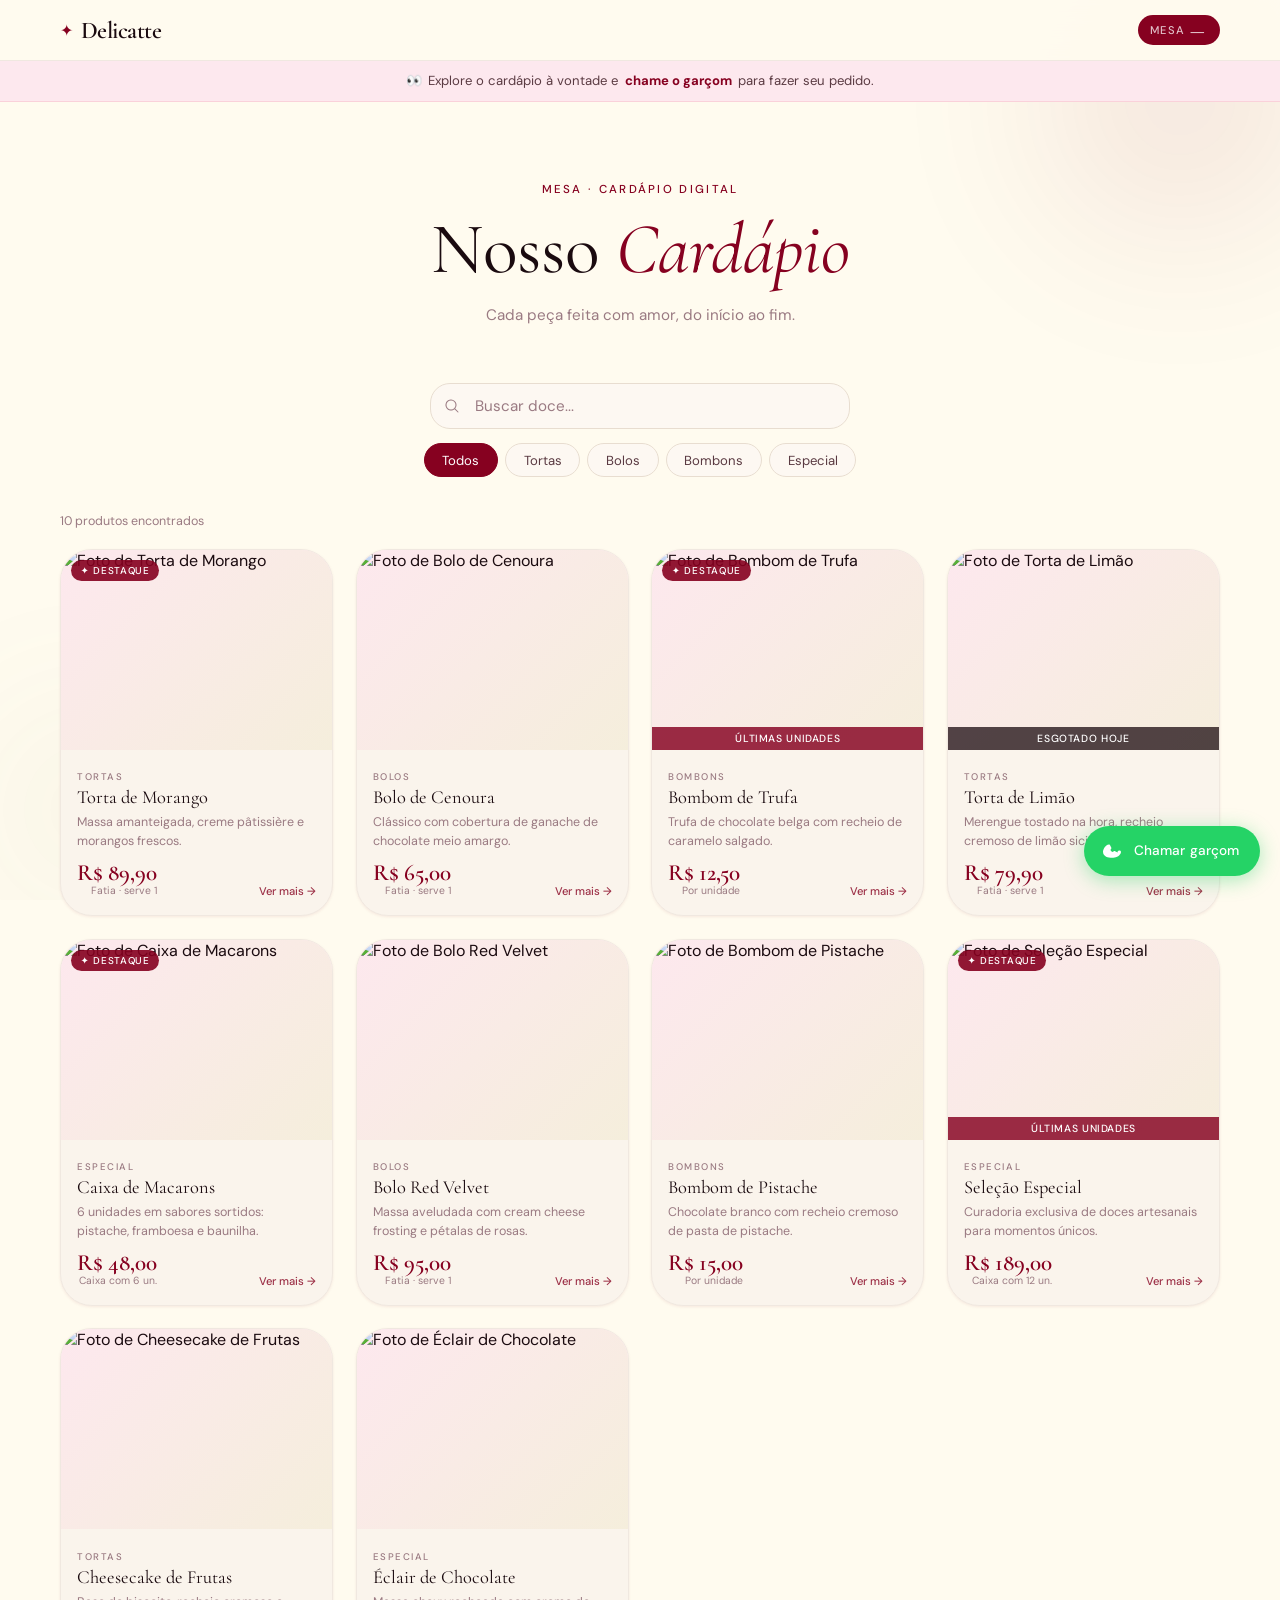
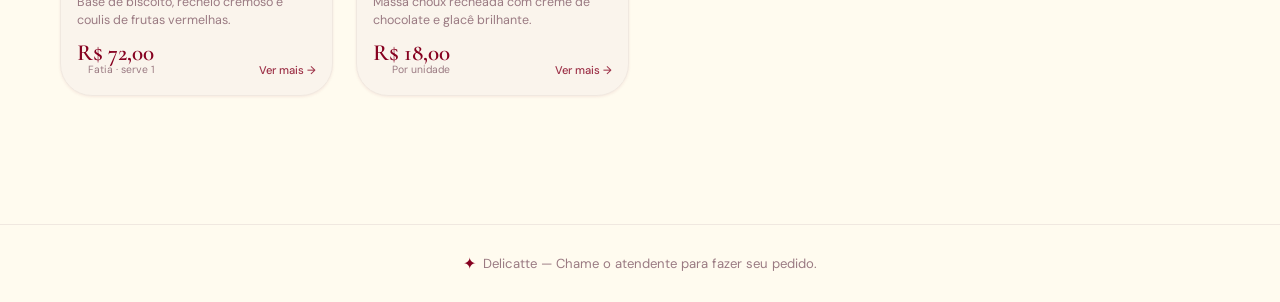
==== index.html @ ff0acf80 "feat(add): Implementation cardapio digital - delicatte confeitaria" ====
<!DOCTYPE html>
<html lang="pt-BR">
<head>
  <meta charset="UTF-8" />
  <meta name="viewport" content="width=device-width, initial-scale=1.0" />
  <title>Cardápio — Delicatte</title>
  <link rel="stylesheet" href="style.css" />
  <link rel="preconnect" href="https://fonts.googleapis.com" />
  <link rel="preconnect" href="https://fonts.gstatic.com" crossorigin />
  <link href="https://fonts.googleapis.com/css2?family=Cormorant+Garamond:ital,wght@0,300;0,400;0,600;1,300;1,400&family=DM+Sans:opsz,wght@9..40,300;9..40,400;9..40,500&display=swap" rel="stylesheet" />
</head>
<body>

  <!-- Efeito de luzes de fundo (decorativo, sem semântica) -->
  <div class="lights" aria-hidden="true"></div>

  <!-- ── HEADER ───────────────────────────────────────────────
       <header> = cabeçalho principal da página (landmark semântico).
       Fica fixo no topo para que o logo e o número da mesa
       fiquem sempre visíveis enquanto o usuário rola o cardápio.
  ──────────────────────────────────────────────────────────── -->
  <header class="header">
    <div class="container">
      <div class="header-inner">

        <!-- <a> com href="#" apenas ancora o logo ao topo -->
        <a href="#" class="logo" aria-label="Delicatte — início">
          <span class="logo-icon" aria-hidden="true">✦</span>
          <span class="logo-text">Delicatte</span>
        </a>

        <!-- Banner de mesa — preenchido pelo JS via parâmetro ?mesa=N na URL -->
        <!-- aria-live="polite" anuncia a mesa para leitores de tela ao carregar -->
        <div class="mesa-badge" id="mesa-badge" aria-live="polite" hidden>
          <span class="mesa-label">Mesa</span>
          <span class="mesa-numero" id="mesa-numero">—</span>
        </div>

      </div>
    </div>
  </header>

  <!-- ── AVISO "COMO FUNCIONA" ─────────────────────────────────
       <aside> = conteúdo relacionado mas não central ao fluxo.
       Aqui serve de orientação para o cliente que acabou de abrir o QR code
       e ainda não sabe que não há carrinho — só vitrine + garçom.
  ──────────────────────────────────────────────────────────── -->
  <aside class="instrucao-bar" role="note" aria-label="Como fazer seu pedido">
    <div class="container">
      <p class="instrucao-texto">
        <span aria-hidden="true">👀</span>
        Explore o cardápio à vontade e <strong>chame o garçom</strong> para fazer seu pedido.
      </p>
    </div>
  </aside>

  <!-- ── HERO ──────────────────────────────────────────────────
       <section> com aria-labelledby aponta para o <h1> dentro dela,
       criando um "region" semântico nomeado para leitores de tela.
  ──────────────────────────────────────────────────────────── -->
  <section class="hero" aria-labelledby="hero-titulo">
    <div class="container">
      <p class="hero-eyebrow">Mesa · Cardápio digital</p>
      <h1 class="hero-title" id="hero-titulo">Nosso <em>Cardápio</em></h1>
      <p class="hero-subtitle">Cada peça feita com amor, do início ao fim.</p>
    </div>
  </section>

  <!-- ── FILTROS ────────────────────────────────────────────────
       <section> com role="search" (ARIA) sinaliza que esta área
       serve para localizar conteúdo na página.
       O <label> associado via htmlFor aponta para o input de busca.
  ──────────────────────────────────────────────────────────── -->
  <section class="filters-section" role="search" aria-label="Filtrar produtos">
    <div class="container">
      <div class="filters-wrapper">

        <!-- Campo de busca -->
        <div class="search-wrap">
          <label for="search-input" class="sr-only">Buscar doce por nome</label>
          <svg class="search-icon" xmlns="http://www.w3.org/2000/svg" width="16" height="16" viewBox="0 0 256 256" fill="currentColor" aria-hidden="true">
            <path d="M229.66,218.34l-50.07-50.06a88.11,88.11,0,1,0-11.31,11.31l50.06,50.07a8,8,0,0,0,11.32-11.32ZM40,112a72,72,0,1,1,72,72A72.08,72.08,0,0,1,40,112Z"/>
          </svg>
          <input
            type="search"
            id="search-input"
            class="search-input"
            placeholder="Buscar doce..."
            aria-label="Buscar produto pelo nome"
            autocomplete="off"
          />
        </div>

        <!-- Botões de categoria (nav de âncoras semânticas) -->
        <!-- role="group" + aria-label descrevem o conjunto de filtros -->
        <nav class="categories" id="categories" role="group" aria-label="Filtrar por categoria">
          <button class="category-btn active" data-categoria="todos">Todos</button>
          <button class="category-btn" data-categoria="tortas">Tortas</button>
          <button class="category-btn" data-categoria="bolos">Bolos</button>
          <button class="category-btn" data-categoria="bombons">Bombons</button>
          <button class="category-btn" data-categoria="especial">Especial</button>
        </nav>

      </div>
    </div>
  </section>

  <!-- ── GRID DE PRODUTOS ───────────────────────────────────────
       <main> = conteúdo principal e único da página (landmark).
       Dentro dele, o JS vai criar um <article> para cada produto —
       <article> representa um item independente e reutilizável.
  ──────────────────────────────────────────────────────────── -->
  <main class="main" id="main-content">
    <div class="container">

      <!-- Contador de resultados — atualizado pelo JS, lido por leitores de tela -->
      <p class="results-count" id="results-count" aria-live="polite" aria-atomic="true"></p>

      <!-- Grade de cards — preenchida dinamicamente pelo script.js -->
      <div
        class="products-grid"
        id="products-grid"
        role="list"
        aria-label="Lista de produtos"
      ></div>

      <!-- Estado vazio — exibido quando nenhum produto corresponde ao filtro -->
      <div class="empty-state hidden" id="empty-state" role="status">
        <span class="empty-icon" aria-hidden="true">🍰</span>
        <p class="empty-text">Nenhum doce encontrado.</p>
        <p class="empty-sub">Tente outro termo ou categoria.</p>
      </div>

    </div>
  </main>

  <!-- ── MODAL DE DETALHES ──────────────────────────────────────
       <dialog> é o elemento nativo do HTML para modais/diálogos.
       role="dialog" + aria-modal="true" + aria-labelledby fazem o
       leitor de tela anunciar corretamente o conteúdo ao abrir.
  ──────────────────────────────────────────────────────────── -->
  <dialog
    class="modal"
    id="modal"
    aria-modal="true"
    aria-labelledby="modal-nome"
  >
    <!-- Botão de fechar — posicionado absolutamente sobre o conteúdo -->
    <button class="modal-close" id="modal-close" aria-label="Fechar detalhes do produto">
      <svg xmlns="http://www.w3.org/2000/svg" width="20" height="20" viewBox="0 0 256 256" fill="currentColor" aria-hidden="true">
        <path d="M205.66,194.34a8,8,0,0,1-11.32,11.32L128,139.31,61.66,205.66a8,8,0,0,1-11.32-11.32L116.69,128,50.34,61.66A8,8,0,0,1,61.66,50.34L128,116.69l66.34-66.35a8,8,0,0,1,11.32,11.32L139.31,128Z"/>
      </svg>
    </button>

    <!-- Imagem do produto no modal -->
    <div class="modal-img-wrap">
      <img class="modal-img" id="modal-img" src="" alt="" />
      <span class="modal-badge" id="modal-badge" hidden>✦ Destaque</span>
    </div>

    <!-- Conteúdo textual do modal -->
    <div class="modal-body">
      <span class="modal-categoria" id="modal-categoria"></span>
      <h2 class="modal-nome" id="modal-nome"></h2>
      <p class="modal-descricao" id="modal-descricao"></p>

      <!-- Informações extras do produto -->
      <div class="modal-infos" id="modal-infos"></div>

      <!-- Rodapé do modal: preço + disponibilidade -->
      <div class="modal-footer">
        <span class="modal-preco" id="modal-preco"></span>
        <span class="modal-disponibilidade" id="modal-disponibilidade"></span>
      </div>

      <!-- Instrução de pedido dentro do modal -->
      <p class="modal-instrucao">
        <span aria-hidden="true">🛎️</span> Chame o garçom para pedir este item.
      </p>
    </div>
  </dialog>

  <!-- Backdrop que escurece o fundo quando o modal está aberto -->
  <div class="modal-backdrop" id="modal-backdrop" aria-hidden="true"></div>

  <!-- ── FOOTER ─────────────────────────────────────────────────
       <footer> = rodapé da página (landmark semântico).
  ──────────────────────────────────────────────────────────── -->
  <footer class="footer">
    <div class="container">
      <p class="footer-text">
        <span class="logo-icon" aria-hidden="true">✦</span>
        Delicatte — Chame o atendente para fazer seu pedido.
      </p>
    </div>
  </footer>

  <!-- ── BOTÃO FLUTUANTE "CHAMAR GARÇOM" ───────────────────────
       Posicionado fixo no canto inferior direito.
       Abre o WhatsApp com mensagem pré-preenchida.
       aria-label descreve a ação para leitores de tela.
  ──────────────────────────────────────────────────────────── -->
  <a
    class="fab"
    id="fab-garcom"
    href="#"
    aria-label="Chamar garçom pelo WhatsApp"
    role="button"
  >
    <svg xmlns="http://www.w3.org/2000/svg" width="24" height="24" viewBox="0 0 256 256" fill="currentColor" aria-hidden="true">
      <path d="M187.58,144.84l-32-16a8,8,0,0,0-8,.5l-14.69,9.16A48.3,48.3,0,0,1,111.17,117l9.19-14.77A8,8,0,0,0,121,94.3l-16-32A8,8,0,0,0,96,58C53.38,58,32,119.88,32,136c0,53.64,56.43,64,96,64a160,160,0,0,0,27.67-2.46C194.2,192.39,224,163.17,224,136A8,8,0,0,0,187.58,144.84Z"/>
    </svg>
    <span class="fab-texto">Chamar garçom</span>
  </a>

  <script src="script.js"></script>
</body>
</html>
---- style.css ----
/* ══════════════════════════════════════════════════════
   DELICATTE — Cardápio Digital v3
   Paleta: #860120 · #fad1da · #fffbef · #828f58
   Fontes: Cormorant Garamond + DM Sans
   Mobile-first: base = mobile, @media = desktop
══════════════════════════════════════════════════════ */

/* ── DESIGN TOKENS ──────────────────────────────────── */
:root {
  --crimson:       #860120;
  --crimson-dark:  #5c0116;
  --blush:         #fad1da;
  --blush-soft:    #fde8ee;
  --cream:         #fffbef;
  --cream-dark:    #f5eedc;
  --sage:          #828f58;
  --sage-dark:     #5f6a3e;
  --void:          #06040c;

  --bg:            var(--cream);
  --bg-surface:    #fdf8f2;
  --bg-card:       #faf4ec;
  --border:        #e8ddd0;
  --border-soft:   #f0e8e0;
  --text-1:        #1a0a0f;
  --text-2:        #5a3a42;
  --text-muted:    #9a7a82;
  --accent:        var(--crimson);

  --font-display:  'Cormorant Garamond', Georgia, serif;
  --font-body:     'DM Sans', system-ui, sans-serif;

  --radius-sm:     6px;
  --radius-md:     12px;
  --radius-lg:     20px;
  --radius-xl:     32px;

  --shadow-sm:     0 1px 3px rgba(134,1,32,.08);
  --shadow-md:     0 4px 16px rgba(134,1,32,.10);
  --shadow-lg:     0 12px 40px rgba(134,1,32,.14);

  --t:             200ms cubic-bezier(.4,0,.2,1);
  --t-slow:        400ms cubic-bezier(.4,0,.2,1);
}

/* ── RESET ──────────────────────────────────────────── */
*, *::before, *::after {
  box-sizing: border-box;
  margin: 0;
  padding: 0;
}

html { scroll-behavior: smooth; }

body {
  font-family: var(--font-body);
  background: var(--bg);
  color: var(--text-1);
  min-height: 100vh;
  overflow-x: hidden;
}

img { display: block; max-width: 100%; }
a { color: inherit; text-decoration: none; }
button { cursor: pointer; border: none; background: none; font-family: inherit; }
input { font-family: inherit; }

h1, h2, h3, h4 {
  font-family: var(--font-display);
  font-weight: 400;
  line-height: 1.15;
}

/* ── ACESSIBILIDADE — visualmente oculto, lido por screen readers ── */
.sr-only {
  position: absolute;
  width: 1px;
  height: 1px;
  padding: 0;
  margin: -1px;
  overflow: hidden;
  clip: rect(0,0,0,0);
  white-space: nowrap;
  border-width: 0;
}

/* ── UTILITÁRIOS ────────────────────────────────────── */
.container {
  max-width: 1200px;
  margin: 0 auto;
  padding: 0 1.25rem;
}

.hidden { display: none !important; }

/* ── EFEITO LUZES (decorativo) ──────────────────────── */
.lights {
  position: fixed;
  inset: 0;
  pointer-events: none;
  z-index: 0;
  overflow: hidden;
}

.lights::before,
.lights::after {
  content: '';
  position: absolute;
  border-radius: 50%;
  filter: blur(80px);
  opacity: .25;
  animation: drift 12s ease-in-out infinite alternate;
}

.lights::before {
  width: 400px;
  height: 400px;
  background: radial-gradient(circle, rgba(134,1,32,.5), transparent 70%);
  top: -100px;
  right: -100px;
}

.lights::after {
  width: 300px;
  height: 300px;
  background: radial-gradient(circle, rgba(130,143,88,.35), transparent 70%);
  bottom: -60px;
  left: -60px;
  animation-delay: -6s;
}

@keyframes drift {
  from { transform: translate(0,0) scale(1); }
  to   { transform: translate(30px,20px) scale(1.08); }
}

/* ── HEADER ─────────────────────────────────────────── */
.header {
  position: sticky;
  top: 0;
  z-index: 100;
  background: rgba(255,251,239,.92);
  backdrop-filter: blur(12px);
  -webkit-backdrop-filter: blur(12px);
  border-bottom: 1px solid var(--border-soft);
}

.header-inner {
  display: flex;
  align-items: center;
  justify-content: space-between;
  height: 60px;
}

.logo {
  display: flex;
  align-items: center;
  gap: .45rem;
}

.logo-icon {
  color: var(--crimson);
  font-size: 1rem;
  animation: drift 8s ease-in-out infinite alternate;
}

.logo-text {
  font-family: var(--font-display);
  font-size: 1.5rem;
  font-weight: 600;
  color: var(--text-1);
  letter-spacing: -.02em;
}

/* ── BADGE DE MESA ──────────────────────────────────── */
.mesa-badge {
  display: flex;
  align-items: center;
  gap: .35rem;
  background: var(--crimson);
  color: #fff;
  border-radius: 99px;
  padding: .3rem .9rem .3rem .75rem;
  font-size: .8rem;
  font-weight: 500;
  letter-spacing: .03em;
  animation: fadeDown .5s ease both;
}

@keyframes fadeDown {
  from { opacity: 0; transform: translateY(-8px); }
  to   { opacity: 1; transform: translateY(0); }
}

.mesa-label {
  opacity: .75;
  font-size: .7rem;
  text-transform: uppercase;
  letter-spacing: .1em;
}

.mesa-numero {
  font-family: var(--font-display);
  font-size: 1.1rem;
  font-weight: 600;
}

/* ── BARRA DE INSTRUÇÃO ──────────────────────────────── */
.instrucao-bar {
  position: relative;
  z-index: 1;
  background: var(--blush-soft);
  border-bottom: 1px solid var(--blush);
  padding: .65rem 0;
}

.instrucao-texto {
  font-size: .82rem;
  color: var(--text-2);
  text-align: center;
  display: flex;
  align-items: center;
  justify-content: center;
  gap: .4rem;
  line-height: 1.5;
}

.instrucao-texto strong {
  color: var(--crimson);
}

/* ── HERO ────────────────────────────────────────────── */
.hero {
  position: relative;
  z-index: 1;
  padding: 3.5rem 0 2.5rem;
  text-align: center;
}

.hero-eyebrow {
  font-size: .72rem;
  font-weight: 500;
  letter-spacing: .2em;
  text-transform: uppercase;
  color: var(--crimson);
  margin-bottom: .65rem;
}

.hero-title {
  font-size: clamp(2.4rem, 6vw, 4.5rem);
  color: var(--text-1);
  margin-bottom: .75rem;
}

.hero-title em {
  font-style: italic;
  color: var(--crimson);
}

.hero-subtitle {
  font-size: .95rem;
  color: var(--text-muted);
  max-width: 360px;
  margin: 0 auto;
  line-height: 1.6;
}

/* ── FILTROS ─────────────────────────────────────────── */
.filters-section {
  position: relative;
  z-index: 1;
  padding: 0 0 2rem;
}

.filters-wrapper {
  display: flex;
  flex-direction: column;
  gap: .9rem;
  align-items: center;
}

/* Search */
.search-wrap {
  position: relative;
  width: 100%;
  max-width: 420px;
}

.search-icon {
  position: absolute;
  left: 14px;
  top: 50%;
  transform: translateY(-50%);
  color: var(--text-muted);
  pointer-events: none;
}

.search-input {
  width: 100%;
  padding: .75rem 1rem .75rem 2.75rem;
  border: 1px solid var(--border);
  border-radius: var(--radius-lg);
  background: var(--bg-surface);
  color: var(--text-1);
  font-size: .95rem;
  outline: none;
  transition: border var(--t), box-shadow var(--t);
  -webkit-appearance: none;
}

.search-input::placeholder { color: var(--text-muted); }

.search-input:focus {
  border-color: var(--crimson);
  box-shadow: 0 0 0 3px rgba(134,1,32,.08);
}

/* Categorias */
.categories {
  display: flex;
  gap: .45rem;
  flex-wrap: nowrap;
  overflow-x: auto;
  padding-bottom: 4px;
  -ms-overflow-style: none;
  scrollbar-width: none;
  max-width: 100%;
}

.categories::-webkit-scrollbar { display: none; }

.category-btn {
  padding: .45rem 1.1rem;
  border-radius: 99px;
  border: 1px solid var(--border);
  font-size: .82rem;
  color: var(--text-2);
  background: var(--bg-surface);
  transition: all var(--t);
  white-space: nowrap;
  flex-shrink: 0;
}

.category-btn:hover {
  border-color: var(--crimson);
  color: var(--crimson);
  background: var(--blush-soft);
}

.category-btn.active {
  background: var(--crimson);
  border-color: var(--crimson);
  color: #fff;
}

/* ── MAIN / GRID ─────────────────────────────────────── */
.main {
  position: relative;
  z-index: 1;
  padding-bottom: 8rem;
}

.results-count {
  font-size: .78rem;
  color: var(--text-muted);
  margin-bottom: 1.25rem;
}

.products-grid {
  display: grid;
  grid-template-columns: repeat(2, 1fr);
  gap: 1rem;
}

/* ── CARD ────────────────────────────────────────────── */
/* <article> = card individual de produto, gerado pelo JS */
.card {
  background: var(--bg-card);
  border: 1px solid var(--border-soft);
  border-radius: var(--radius-xl);
  overflow: hidden;
  box-shadow: var(--shadow-sm);
  transition: transform var(--t), box-shadow var(--t);
  animation: fadeUp .45s ease both;
  cursor: pointer;
  role: listitem;
}

.card:hover {
  transform: translateY(-3px);
  box-shadow: var(--shadow-md);
}

.card:focus-visible {
  outline: 2px solid var(--crimson);
  outline-offset: 2px;
}

@keyframes fadeUp {
  from { opacity: 0; transform: translateY(18px); }
  to   { opacity: 1; transform: translateY(0); }
}

/* ── IMAGEM DO CARD ─────────────────────────────────── */
.card-img-wrap {
  position: relative;
  height: 150px;
  background: var(--blush-soft);
  overflow: hidden;
}

.card-img {
  width: 100%;
  height: 100%;
  object-fit: cover;
  transition: transform 500ms cubic-bezier(.4,0,.2,1);
  display: block;
  position: relative;
  z-index: 1;
}

.card:hover .card-img {
  transform: scale(1.07);
}

.card-img-wrap::before {
  content: '';
  position: absolute;
  inset: 0;
  background: linear-gradient(135deg, var(--blush-soft), var(--cream-dark));
  z-index: 0;
}

.card-badge {
  position: absolute;
  top: 10px;
  left: 10px;
  z-index: 2;
  background: rgba(134,1,32,.9);
  color: #fff;
  font-size: .62rem;
  font-weight: 500;
  letter-spacing: .07em;
  text-transform: uppercase;
  padding: .25rem .6rem;
  border-radius: 99px;
}

/* Indicador de disponibilidade sobre a imagem */
.card-disponibilidade {
  position: absolute;
  bottom: 0;
  left: 0;
  right: 0;
  z-index: 2;
  padding: .3rem .75rem;
  font-size: .65rem;
  font-weight: 500;
  letter-spacing: .06em;
  text-transform: uppercase;
  text-align: center;
}

.card-disponibilidade.esgotado {
  background: rgba(26,10,15,.75);
  color: #fff;
}

.card-disponibilidade.limitado {
  background: rgba(134,1,32,.82);
  color: #fff;
}

/* ── BODY DO CARD ───────────────────────────────────── */
.card-body {
  padding: .9rem 1rem 1.1rem;
}

.card-category {
  font-size: .6rem;
  font-weight: 500;
  letter-spacing: .16em;
  text-transform: uppercase;
  color: var(--text-muted);
}

.card-name {
  font-family: var(--font-display);
  font-size: 1.15rem;
  margin: .12rem 0 .3rem;
  color: var(--text-1);
}

.card-desc {
  font-size: .78rem;
  color: var(--text-muted);
  line-height: 1.5;
  margin-bottom: .75rem;
  display: -webkit-box;
  -webkit-line-clamp: 2;
  -webkit-box-orient: vertical;
  overflow: hidden;
}

.card-footer {
  display: flex;
  align-items: flex-end;
  justify-content: space-between;
  gap: .5rem;
}

.card-price {
  font-family: var(--font-display);
  font-size: 1.45rem;
  font-weight: 600;
  color: var(--crimson);
  line-height: 1;
}

.card-porcao {
  font-size: .65rem;
  color: var(--text-muted);
  line-height: 1;
  margin-bottom: .1rem;
  text-align: right;
}

.card-ver-mais {
  font-size: .7rem;
  color: var(--crimson);
  font-weight: 500;
  opacity: .8;
  transition: opacity var(--t);
}

.card:hover .card-ver-mais { opacity: 1; }

/* ── MODAL ───────────────────────────────────────────── */
/* <dialog> é o elemento nativo HTML para modais */
.modal {
  position: fixed;
  inset: 0;
  margin: auto;
  z-index: 300;
  border: none;
  padding: 0;
  background: var(--bg-card);
  border-radius: var(--radius-xl) var(--radius-xl) 0 0;
  width: 100%;
  max-width: 520px;
  max-height: 90vh;
  overflow-y: auto;
  bottom: 0;
  top: auto;
  box-shadow: var(--shadow-lg);
  animation: slideUp .35s cubic-bezier(.2,.8,.3,1) both;
  overscroll-behavior: contain;
}

.modal[open] {
  display: flex;
  flex-direction: column;
}

@keyframes slideUp {
  from { opacity: 0; transform: translateY(60px); }
  to   { opacity: 1; transform: translateY(0); }
}

/* Botão de fechar */
.modal-close {
  position: absolute;
  top: 1rem;
  right: 1rem;
  z-index: 10;
  width: 36px;
  height: 36px;
  border-radius: 50%;
  background: rgba(255,251,239,.9);
  backdrop-filter: blur(6px);
  display: flex;
  align-items: center;
  justify-content: center;
  color: var(--text-2);
  transition: background var(--t), transform var(--t);
}

.modal-close:hover {
  background: var(--blush-soft);
  transform: scale(1.08);
}

/* Imagem do modal */
.modal-img-wrap {
  position: relative;
  height: 240px;
  flex-shrink: 0;
  background: var(--blush-soft);
  overflow: hidden;
}

.modal-img {
  width: 100%;
  height: 100%;
  object-fit: cover;
}

.modal-badge {
  position: absolute;
  top: 14px;
  left: 14px;
  background: rgba(134,1,32,.9);
  color: #fff;
  font-size: .72rem;
  font-weight: 500;
  letter-spacing: .08em;
  text-transform: uppercase;
  padding: .3rem .75rem;
  border-radius: 99px;
}

/* Corpo do modal */
.modal-body {
  padding: 1.5rem 1.5rem 2rem;
  display: flex;
  flex-direction: column;
  gap: .5rem;
}

.modal-categoria {
  font-size: .65rem;
  font-weight: 500;
  letter-spacing: .18em;
  text-transform: uppercase;
  color: var(--text-muted);
}

.modal-nome {
  font-family: var(--font-display);
  font-size: 1.9rem;
  color: var(--text-1);
  margin-bottom: .2rem;
}

.modal-descricao {
  font-size: .9rem;
  color: var(--text-2);
  line-height: 1.65;
}

/* Infos extras (porção, alergênicos, etc.) */
.modal-infos {
  display: flex;
  flex-wrap: wrap;
  gap: .45rem;
  margin-top: .25rem;
}

.modal-info-tag {
  background: var(--blush-soft);
  color: var(--text-2);
  border-radius: 99px;
  padding: .3rem .85rem;
  font-size: .72rem;
  font-weight: 500;
  display: flex;
  align-items: center;
  gap: .3rem;
}

/* Rodapé do modal */
.modal-footer {
  display: flex;
  align-items: center;
  justify-content: space-between;
  padding-top: .75rem;
  border-top: 1px solid var(--border-soft);
  margin-top: .5rem;
}

.modal-preco {
  font-family: var(--font-display);
  font-size: 2.2rem;
  font-weight: 600;
  color: var(--crimson);
}

.modal-disponibilidade {
  font-size: .75rem;
  font-weight: 500;
  padding: .3rem .85rem;
  border-radius: 99px;
}

.modal-disponibilidade.disponivel {
  background: #e8f5e9;
  color: #2e7d32;
}

.modal-disponibilidade.esgotado {
  background: #fce4ec;
  color: #c62828;
}

.modal-disponibilidade.limitado {
  background: #fff8e1;
  color: #e65100;
}

/* Instrução dentro do modal */
.modal-instrucao {
  font-size: .8rem;
  color: var(--text-muted);
  text-align: center;
  padding: .65rem 1rem;
  background: var(--blush-soft);
  border-radius: var(--radius-md);
  margin-top: .25rem;
  display: flex;
  align-items: center;
  justify-content: center;
  gap: .4rem;
}

/* ── BACKDROP ────────────────────────────────────────── */
.modal-backdrop {
  display: none;
  position: fixed;
  inset: 0;
  background: rgba(6,4,12,.5);
  z-index: 200;
  backdrop-filter: blur(2px);
  animation: fadeIn .25s ease both;
}

.modal-backdrop.ativo {
  display: block;
}

@keyframes fadeIn {
  from { opacity: 0; }
  to   { opacity: 1; }
}

/* ── BOTÃO FLUTUANTE (FAB) ───────────────────────────── */
.fab {
  position: fixed;
  bottom: 1.5rem;
  right: 1.25rem;
  z-index: 150;
  display: flex;
  align-items: center;
  gap: .6rem;
  background: #25d366;  /* Verde WhatsApp */
  color: #fff;
  border-radius: 99px;
  padding: .8rem 1.3rem .8rem 1rem;
  box-shadow: 0 4px 20px rgba(37,211,102,.4);
  font-size: .85rem;
  font-weight: 500;
  letter-spacing: .01em;
  transition: transform var(--t), box-shadow var(--t);
  animation: fabIn .6s .3s cubic-bezier(.34,1.56,.64,1) both;
}

.fab:hover {
  transform: translateY(-3px);
  box-shadow: 0 8px 28px rgba(37,211,102,.5);
}

@keyframes fabIn {
  from { opacity: 0; transform: translateY(20px) scale(.9); }
  to   { opacity: 1; transform: translateY(0) scale(1); }
}

/* ── ESTADO VAZIO ────────────────────────────────────── */
.empty-state {
  text-align: center;
  padding: 4rem 1rem;
  animation: fadeUp .4s ease;
}

.empty-icon {
  font-size: 2.8rem;
  display: block;
  margin-bottom: .9rem;
  opacity: .6;
}

.empty-text {
  font-family: var(--font-display);
  font-size: 1.35rem;
  color: var(--text-2);
  margin-bottom: .35rem;
}

.empty-sub {
  font-size: .82rem;
  color: var(--text-muted);
}

/* ── FOOTER ─────────────────────────────────────────── */
.footer {
  position: relative;
  z-index: 1;
  border-top: 1px solid var(--border-soft);
  padding: 1.75rem 0;
  text-align: center;
}

.footer-text {
  font-size: .82rem;
  color: var(--text-muted);
  display: flex;
  align-items: center;
  justify-content: center;
  gap: .4rem;
}

/* ── SCROLLBAR ───────────────────────────────────────── */
::-webkit-scrollbar { width: 4px; }
::-webkit-scrollbar-track { background: transparent; }
::-webkit-scrollbar-thumb { background: var(--border); border-radius: 99px; }
::-webkit-scrollbar-thumb:hover { background: var(--crimson); }

/* ── RESPONSIVO — tablet e desktop ─────────────────── */
@media (min-width: 600px) {
  .products-grid {
    grid-template-columns: repeat(auto-fill, minmax(260px, 1fr));
    gap: 1.4rem;
  }

  .card-img-wrap { height: 200px; }
  .hero { padding: 5rem 0 3.5rem; }

  .modal {
    border-radius: var(--radius-xl);
    bottom: auto;
    top: 50%;
    transform: translateY(-50%);
    max-height: 85vh;
  }

  .modal[open] { animation: modalIn .3s ease both; }

  @keyframes modalIn {
    from { opacity: 0; transform: translateY(calc(-50% + 20px)); }
    to   { opacity: 1; transform: translateY(-50%); }
  }
}

/* ── PREFERÊNCIA DE MOVIMENTO REDUZIDO ──────────────── */
@media (prefers-reduced-motion: reduce) {
  *, *::before, *::after {
    animation-duration: .01ms !important;
    transition-duration: .01ms !important;
  }
}
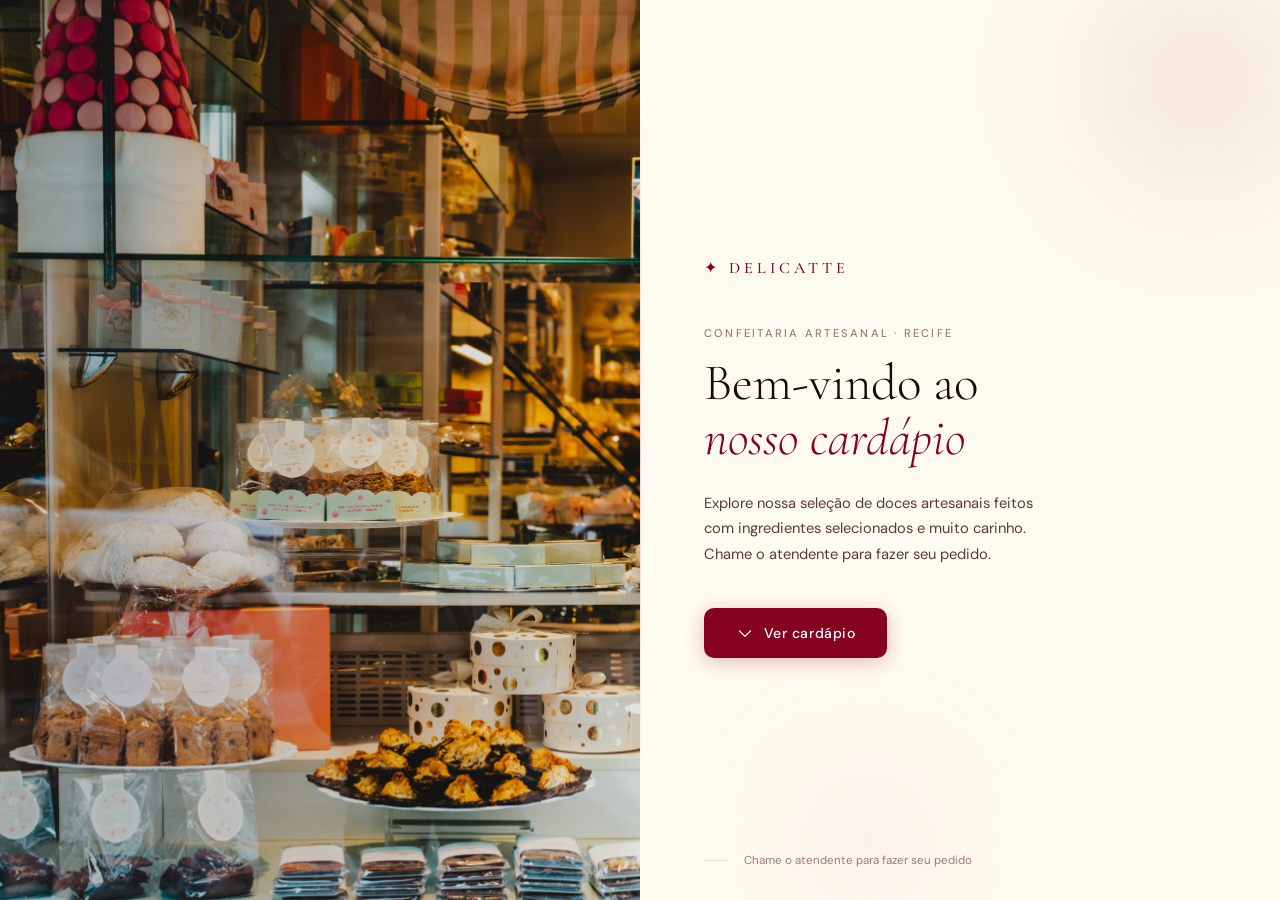
==== commit b639d91e: "feat(no-js): add version without JS of the Delicatte Confeitaria digital menu" ====
--- a/index.html
+++ b/index.html
@@ -3,216 +3,64 @@
 <head>
   <meta charset="UTF-8" />
   <meta name="viewport" content="width=device-width, initial-scale=1.0" />
-  <title>Cardápio — Delicatte</title>
-  <link rel="stylesheet" href="style.css" />
+  <title>Delicatte — Bem-vindo</title>
+  <link rel="stylesheet" href="css/capa.css" />
   <link rel="preconnect" href="https://fonts.googleapis.com" />
   <link rel="preconnect" href="https://fonts.gstatic.com" crossorigin />
   <link href="https://fonts.googleapis.com/css2?family=Cormorant+Garamond:ital,wght@0,300;0,400;0,600;1,300;1,400&family=DM+Sans:opsz,wght@9..40,300;9..40,400;9..40,500&display=swap" rel="stylesheet" />
 </head>
 <body>
 
-  <!-- Efeito de luzes de fundo (decorativo, sem semântica) -->
-  <div class="lights" aria-hidden="true"></div>
+  <div class="capa">
 
-  <!-- ── HEADER ───────────────────────────────────────────────
-       <header> = cabeçalho principal da página (landmark semântico).
-       Fica fixo no topo para que o logo e o número da mesa
-       fiquem sempre visíveis enquanto o usuário rola o cardápio.
-  ──────────────────────────────────────────────────────────── -->
-  <header class="header">
-    <div class="container">
-      <div class="header-inner">
+    <!-- Imagem: lado esquerdo no desktop, fundo no mobile -->
+    <div class="capa-imagem">
+      <img src="assets/img/about.jpg" alt="Vitrine da Delicatte Confeitaria" />
+    </div>
 
-        <!-- <a> com href="#" apenas ancora o logo ao topo -->
-        <a href="#" class="logo" aria-label="Delicatte — início">
-          <span class="logo-icon" aria-hidden="true">✦</span>
-          <span class="logo-text">Delicatte</span>
-        </a>
+    <!-- Conteúdo: lado direito no desktop, sobreposto no mobile -->
+    <div class="capa-conteudo">
+      <div class="capa-lights" aria-hidden="true"></div>
 
-        <!-- Banner de mesa — preenchido pelo JS via parâmetro ?mesa=N na URL -->
-        <!-- aria-live="polite" anuncia a mesa para leitores de tela ao carregar -->
-        <div class="mesa-badge" id="mesa-badge" aria-live="polite" hidden>
-          <span class="mesa-label">Mesa</span>
-          <span class="mesa-numero" id="mesa-numero">—</span>
+      <div class="capa-inner">
+        <div class="capa-logo">
+          <span aria-hidden="true">✦</span>
+          Delicatte
         </div>
 
+        <p class="capa-eyebrow">Confeitaria artesanal · Recife</p>
+
+        <h1 class="capa-titulo">
+          Bem-vindo ao
+          <em>nosso cardápio</em>
+        </h1>
+
+        <p class="capa-desc">
+          Explore nossa seleção de doces artesanais feitos
+          com ingredientes selecionados e muito carinho.
+          Chame o atendente para fazer seu pedido.
+        </p>
+
+        <!--
+          <a> puro — zero JS.
+          Clicou: vai para cardapio.html. Navegação HTML nativa.
+          Com JS na próxima fase: animação de transição,
+          mas o link funciona igual sem JS.
+        -->
+        <a href="cardapio.html" class="capa-btn">
+          <svg xmlns="http://www.w3.org/2000/svg" width="18" height="18" viewBox="0 0 256 256" fill="currentColor" aria-hidden="true">
+            <path d="M213.66,101.66l-80,80a8,8,0,0,1-11.32,0l-80-80A8,8,0,0,1,53.66,90.34L128,164.69l74.34-74.35a8,8,0,0,1,11.32,11.32Z"/>
+          </svg>
+          Ver cardápio
+        </a>
+      </div>
+
+      <div class="capa-footer" aria-hidden="true">
+        Chame o atendente para fazer seu pedido
       </div>
     </div>
-  </header>
 
-  <!-- ── AVISO "COMO FUNCIONA" ─────────────────────────────────
-       <aside> = conteúdo relacionado mas não central ao fluxo.
-       Aqui serve de orientação para o cliente que acabou de abrir o QR code
-       e ainda não sabe que não há carrinho — só vitrine + garçom.
-  ──────────────────────────────────────────────────────────── -->
-  <aside class="instrucao-bar" role="note" aria-label="Como fazer seu pedido">
-    <div class="container">
-      <p class="instrucao-texto">
-        <span aria-hidden="true">👀</span>
-        Explore o cardápio à vontade e <strong>chame o garçom</strong> para fazer seu pedido.
-      </p>
-    </div>
-  </aside>
+  </div>
 
-  <!-- ── HERO ──────────────────────────────────────────────────
-       <section> com aria-labelledby aponta para o <h1> dentro dela,
-       criando um "region" semântico nomeado para leitores de tela.
-  ──────────────────────────────────────────────────────────── -->
-  <section class="hero" aria-labelledby="hero-titulo">
-    <div class="container">
-      <p class="hero-eyebrow">Mesa · Cardápio digital</p>
-      <h1 class="hero-title" id="hero-titulo">Nosso <em>Cardápio</em></h1>
-      <p class="hero-subtitle">Cada peça feita com amor, do início ao fim.</p>
-    </div>
-  </section>
-
-  <!-- ── FILTROS ────────────────────────────────────────────────
-       <section> com role="search" (ARIA) sinaliza que esta área
-       serve para localizar conteúdo na página.
-       O <label> associado via htmlFor aponta para o input de busca.
-  ──────────────────────────────────────────────────────────── -->
-  <section class="filters-section" role="search" aria-label="Filtrar produtos">
-    <div class="container">
-      <div class="filters-wrapper">
-
-        <!-- Campo de busca -->
-        <div class="search-wrap">
-          <label for="search-input" class="sr-only">Buscar doce por nome</label>
-          <svg class="search-icon" xmlns="http://www.w3.org/2000/svg" width="16" height="16" viewBox="0 0 256 256" fill="currentColor" aria-hidden="true">
-            <path d="M229.66,218.34l-50.07-50.06a88.11,88.11,0,1,0-11.31,11.31l50.06,50.07a8,8,0,0,0,11.32-11.32ZM40,112a72,72,0,1,1,72,72A72.08,72.08,0,0,1,40,112Z"/>
-          </svg>
-          <input
-            type="search"
-            id="search-input"
-            class="search-input"
-            placeholder="Buscar doce..."
-            aria-label="Buscar produto pelo nome"
-            autocomplete="off"
-          />
-        </div>
-
-        <!-- Botões de categoria (nav de âncoras semânticas) -->
-        <!-- role="group" + aria-label descrevem o conjunto de filtros -->
-        <nav class="categories" id="categories" role="group" aria-label="Filtrar por categoria">
-          <button class="category-btn active" data-categoria="todos">Todos</button>
-          <button class="category-btn" data-categoria="tortas">Tortas</button>
-          <button class="category-btn" data-categoria="bolos">Bolos</button>
-          <button class="category-btn" data-categoria="bombons">Bombons</button>
-          <button class="category-btn" data-categoria="especial">Especial</button>
-        </nav>
-
-      </div>
-    </div>
-  </section>
-
-  <!-- ── GRID DE PRODUTOS ───────────────────────────────────────
-       <main> = conteúdo principal e único da página (landmark).
-       Dentro dele, o JS vai criar um <article> para cada produto —
-       <article> representa um item independente e reutilizável.
-  ──────────────────────────────────────────────────────────── -->
-  <main class="main" id="main-content">
-    <div class="container">
-
-      <!-- Contador de resultados — atualizado pelo JS, lido por leitores de tela -->
-      <p class="results-count" id="results-count" aria-live="polite" aria-atomic="true"></p>
-
-      <!-- Grade de cards — preenchida dinamicamente pelo script.js -->
-      <div
-        class="products-grid"
-        id="products-grid"
-        role="list"
-        aria-label="Lista de produtos"
-      ></div>
-
-      <!-- Estado vazio — exibido quando nenhum produto corresponde ao filtro -->
-      <div class="empty-state hidden" id="empty-state" role="status">
-        <span class="empty-icon" aria-hidden="true">🍰</span>
-        <p class="empty-text">Nenhum doce encontrado.</p>
-        <p class="empty-sub">Tente outro termo ou categoria.</p>
-      </div>
-
-    </div>
-  </main>
-
-  <!-- ── MODAL DE DETALHES ──────────────────────────────────────
-       <dialog> é o elemento nativo do HTML para modais/diálogos.
-       role="dialog" + aria-modal="true" + aria-labelledby fazem o
-       leitor de tela anunciar corretamente o conteúdo ao abrir.
-  ──────────────────────────────────────────────────────────── -->
-  <dialog
-    class="modal"
-    id="modal"
-    aria-modal="true"
-    aria-labelledby="modal-nome"
-  >
-    <!-- Botão de fechar — posicionado absolutamente sobre o conteúdo -->
-    <button class="modal-close" id="modal-close" aria-label="Fechar detalhes do produto">
-      <svg xmlns="http://www.w3.org/2000/svg" width="20" height="20" viewBox="0 0 256 256" fill="currentColor" aria-hidden="true">
-        <path d="M205.66,194.34a8,8,0,0,1-11.32,11.32L128,139.31,61.66,205.66a8,8,0,0,1-11.32-11.32L116.69,128,50.34,61.66A8,8,0,0,1,61.66,50.34L128,116.69l66.34-66.35a8,8,0,0,1,11.32,11.32L139.31,128Z"/>
-      </svg>
-    </button>
-
-    <!-- Imagem do produto no modal -->
-    <div class="modal-img-wrap">
-      <img class="modal-img" id="modal-img" src="" alt="" />
-      <span class="modal-badge" id="modal-badge" hidden>✦ Destaque</span>
-    </div>
-
-    <!-- Conteúdo textual do modal -->
-    <div class="modal-body">
-      <span class="modal-categoria" id="modal-categoria"></span>
-      <h2 class="modal-nome" id="modal-nome"></h2>
-      <p class="modal-descricao" id="modal-descricao"></p>
-
-      <!-- Informações extras do produto -->
-      <div class="modal-infos" id="modal-infos"></div>
-
-      <!-- Rodapé do modal: preço + disponibilidade -->
-      <div class="modal-footer">
-        <span class="modal-preco" id="modal-preco"></span>
-        <span class="modal-disponibilidade" id="modal-disponibilidade"></span>
-      </div>
-
-      <!-- Instrução de pedido dentro do modal -->
-      <p class="modal-instrucao">
-        <span aria-hidden="true">🛎️</span> Chame o garçom para pedir este item.
-      </p>
-    </div>
-  </dialog>
-
-  <!-- Backdrop que escurece o fundo quando o modal está aberto -->
-  <div class="modal-backdrop" id="modal-backdrop" aria-hidden="true"></div>
-
-  <!-- ── FOOTER ─────────────────────────────────────────────────
-       <footer> = rodapé da página (landmark semântico).
-  ──────────────────────────────────────────────────────────── -->
-  <footer class="footer">
-    <div class="container">
-      <p class="footer-text">
-        <span class="logo-icon" aria-hidden="true">✦</span>
-        Delicatte — Chame o atendente para fazer seu pedido.
-      </p>
-    </div>
-  </footer>
-
-  <!-- ── BOTÃO FLUTUANTE "CHAMAR GARÇOM" ───────────────────────
-       Posicionado fixo no canto inferior direito.
-       Abre o WhatsApp com mensagem pré-preenchida.
-       aria-label descreve a ação para leitores de tela.
-  ──────────────────────────────────────────────────────────── -->
-  <a
-    class="fab"
-    id="fab-garcom"
-    href="#"
-    aria-label="Chamar garçom pelo WhatsApp"
-    role="button"
-  >
-    <svg xmlns="http://www.w3.org/2000/svg" width="24" height="24" viewBox="0 0 256 256" fill="currentColor" aria-hidden="true">
-      <path d="M187.58,144.84l-32-16a8,8,0,0,0-8,.5l-14.69,9.16A48.3,48.3,0,0,1,111.17,117l9.19-14.77A8,8,0,0,0,121,94.3l-16-32A8,8,0,0,0,96,58C53.38,58,32,119.88,32,136c0,53.64,56.43,64,96,64a160,160,0,0,0,27.67-2.46C194.2,192.39,224,163.17,224,136A8,8,0,0,0,187.58,144.84Z"/>
-    </svg>
-    <span class="fab-texto">Chamar garçom</span>
-  </a>
-
-  <script src="script.js"></script>
 </body>
 </html>
--- a/css/capa.css
+++ b/css/capa.css
@@ -0,0 +1,233 @@
+/* ══════════════════════════════════════════════════════
+   DELICATTE — capa.css
+   Desktop: split lateral (imagem esquerda | conteúdo direita)
+   Mobile:  imagem full + overlay + conteúdo sobreposto
+══════════════════════════════════════════════════════ */
+
+@import './global.css';
+
+html, body {
+  height: 100%;
+  overflow: hidden;
+}
+
+/* ── LAYOUT SPLIT ───────────────────────────────────── */
+.capa {
+  display: grid;
+  grid-template-columns: 1fr 1fr;
+  height: 100vh;
+  height: 100dvh;
+}
+
+/* ── IMAGEM ─────────────────────────────────────────── */
+.capa-imagem {
+  position: relative;
+  overflow: hidden;
+}
+
+.capa-imagem img {
+  width: 100%;
+  height: 100%;
+  object-fit: cover;
+  object-position: center;
+  transform: scale(1.04);
+}
+
+.capa-imagem::after {
+  content: '';
+  position: absolute;
+  inset: 0;
+  background: linear-gradient(to right, rgba(26,10,15,.15), transparent);
+}
+
+/* ── CONTEÚDO ───────────────────────────────────────── */
+.capa-conteudo {
+  display: flex;
+  flex-direction: column;
+  justify-content: center;
+  padding: 4rem 4rem 3rem;
+  background: var(--cream);
+  position: relative;
+}
+
+.capa-conteudo::before {
+  content: '';
+  position: absolute;
+  left: 0; top: 10%; bottom: 10%;
+  width: 1px;
+  background: linear-gradient(to bottom, transparent, var(--blush), transparent);
+}
+
+/* Luzes decorativas estáticas */
+.capa-lights {
+  position: absolute;
+  inset: 0;
+  pointer-events: none;
+  overflow: hidden;
+  z-index: 0;
+}
+
+.capa-lights::before {
+  content: '';
+  position: absolute;
+  width: 320px; height: 320px;
+  border-radius: 50%;
+  background: radial-gradient(circle, rgba(134,1,32,.12), transparent 70%);
+  filter: blur(60px);
+  top: -80px; right: -80px;
+}
+
+.capa-lights::after {
+  content: '';
+  position: absolute;
+  width: 200px; height: 200px;
+  border-radius: 50%;
+  background: radial-gradient(circle, rgba(250,209,218,.4), transparent 70%);
+  filter: blur(50px);
+  bottom: -40px; left: 20%;
+}
+
+.capa-inner {
+  position: relative;
+  z-index: 1;
+}
+
+.capa-logo {
+  font-family: var(--font-display);
+  font-size: 1rem;
+  font-weight: 500;
+  letter-spacing: .25em;
+  text-transform: uppercase;
+  color: var(--crimson);
+  display: flex;
+  align-items: center;
+  gap: .5rem;
+  margin-bottom: 3rem;
+}
+
+.capa-eyebrow {
+  font-size: .7rem;
+  font-weight: 500;
+  letter-spacing: .2em;
+  text-transform: uppercase;
+  color: var(--text-muted);
+  margin-bottom: 1rem;
+}
+
+.capa-titulo {
+  font-family: var(--font-display);
+  font-size: clamp(2.6rem, 4vw, 4rem);
+  font-weight: 300;
+  line-height: 1.08;
+  color: var(--text-1);
+  margin-bottom: 1.5rem;
+}
+
+.capa-titulo em {
+  font-style: italic;
+  color: var(--crimson);
+  display: block;
+}
+
+.capa-desc {
+  font-size: .92rem;
+  color: var(--text-2);
+  line-height: 1.75;
+  max-width: 340px;
+  margin-bottom: 2.5rem;
+}
+
+/* ── BOTÃO — <a> puro, zero JS ──────────────────────── */
+/*
+  href="cardapio.html" — navegação HTML nativa.
+  Na fase com JS, o script pode interceptar esse clique
+  para fazer uma transição animada, mas o link funciona
+  mesmo sem JS nenhum.
+*/
+.capa-btn {
+  display: inline-flex;
+  align-items: center;
+  gap: .6rem;
+  background: var(--crimson);
+  color: #fff;
+  padding: 1rem 2rem;
+  border-radius: var(--radius-md);
+  font-size: .88rem;
+  font-weight: 500;
+  letter-spacing: .04em;
+  transition: background var(--t), transform var(--t), box-shadow var(--t);
+  box-shadow: 0 4px 20px rgba(134,1,32,.25);
+  align-self: flex-start;
+}
+
+.capa-btn:hover {
+  background: var(--crimson-dark);
+  transform: translateY(-2px);
+  box-shadow: 0 8px 28px rgba(134,1,32,.35);
+}
+
+.capa-footer {
+  position: absolute;
+  bottom: 2rem;
+  left: 4rem;
+  right: 2rem;
+  font-size: .72rem;
+  color: var(--text-muted);
+  display: flex;
+  align-items: center;
+  gap: 1rem;
+}
+
+.capa-footer::before {
+  content: '';
+  display: block;
+  width: 24px; height: 1px;
+  background: var(--border);
+  flex-shrink: 0;
+}
+
+/* ── MOBILE ─────────────────────────────────────────── */
+@media (max-width: 767px) {
+  .capa { grid-template-columns: 1fr; position: relative; }
+
+  .capa-imagem {
+    position: absolute;
+    inset: 0;
+    z-index: 0;
+  }
+
+  .capa-imagem::after {
+    background: linear-gradient(
+      to top,
+      rgba(26,10,15,.88) 0%,
+      rgba(26,10,15,.5) 50%,
+      rgba(26,10,15,.2) 100%
+    );
+  }
+
+  .capa-conteudo {
+    position: absolute;
+    inset: 0;
+    z-index: 1;
+    background: transparent;
+    padding: 2.5rem 1.75rem 3rem;
+    justify-content: flex-end;
+  }
+
+  .capa-conteudo::before { display: none; }
+
+  .capa-logo        { color: rgba(255,251,239,.7); }
+  .capa-eyebrow     { color: rgba(255,251,239,.5); }
+  .capa-titulo      { color: #fffbef; font-size: 2.6rem; }
+  .capa-titulo em   { color: var(--blush); }
+  .capa-desc        { color: rgba(255,251,239,.72); max-width: 100%; }
+  .capa-footer      { color: rgba(255,251,239,.4); left: 1.75rem; }
+  .capa-footer::before { background: rgba(255,255,255,.2); }
+  .capa-lights      { display: none; }
+
+  .capa-btn {
+    width: 100%;
+    justify-content: center;
+    padding: 1.1rem 2rem;
+  }
+}
